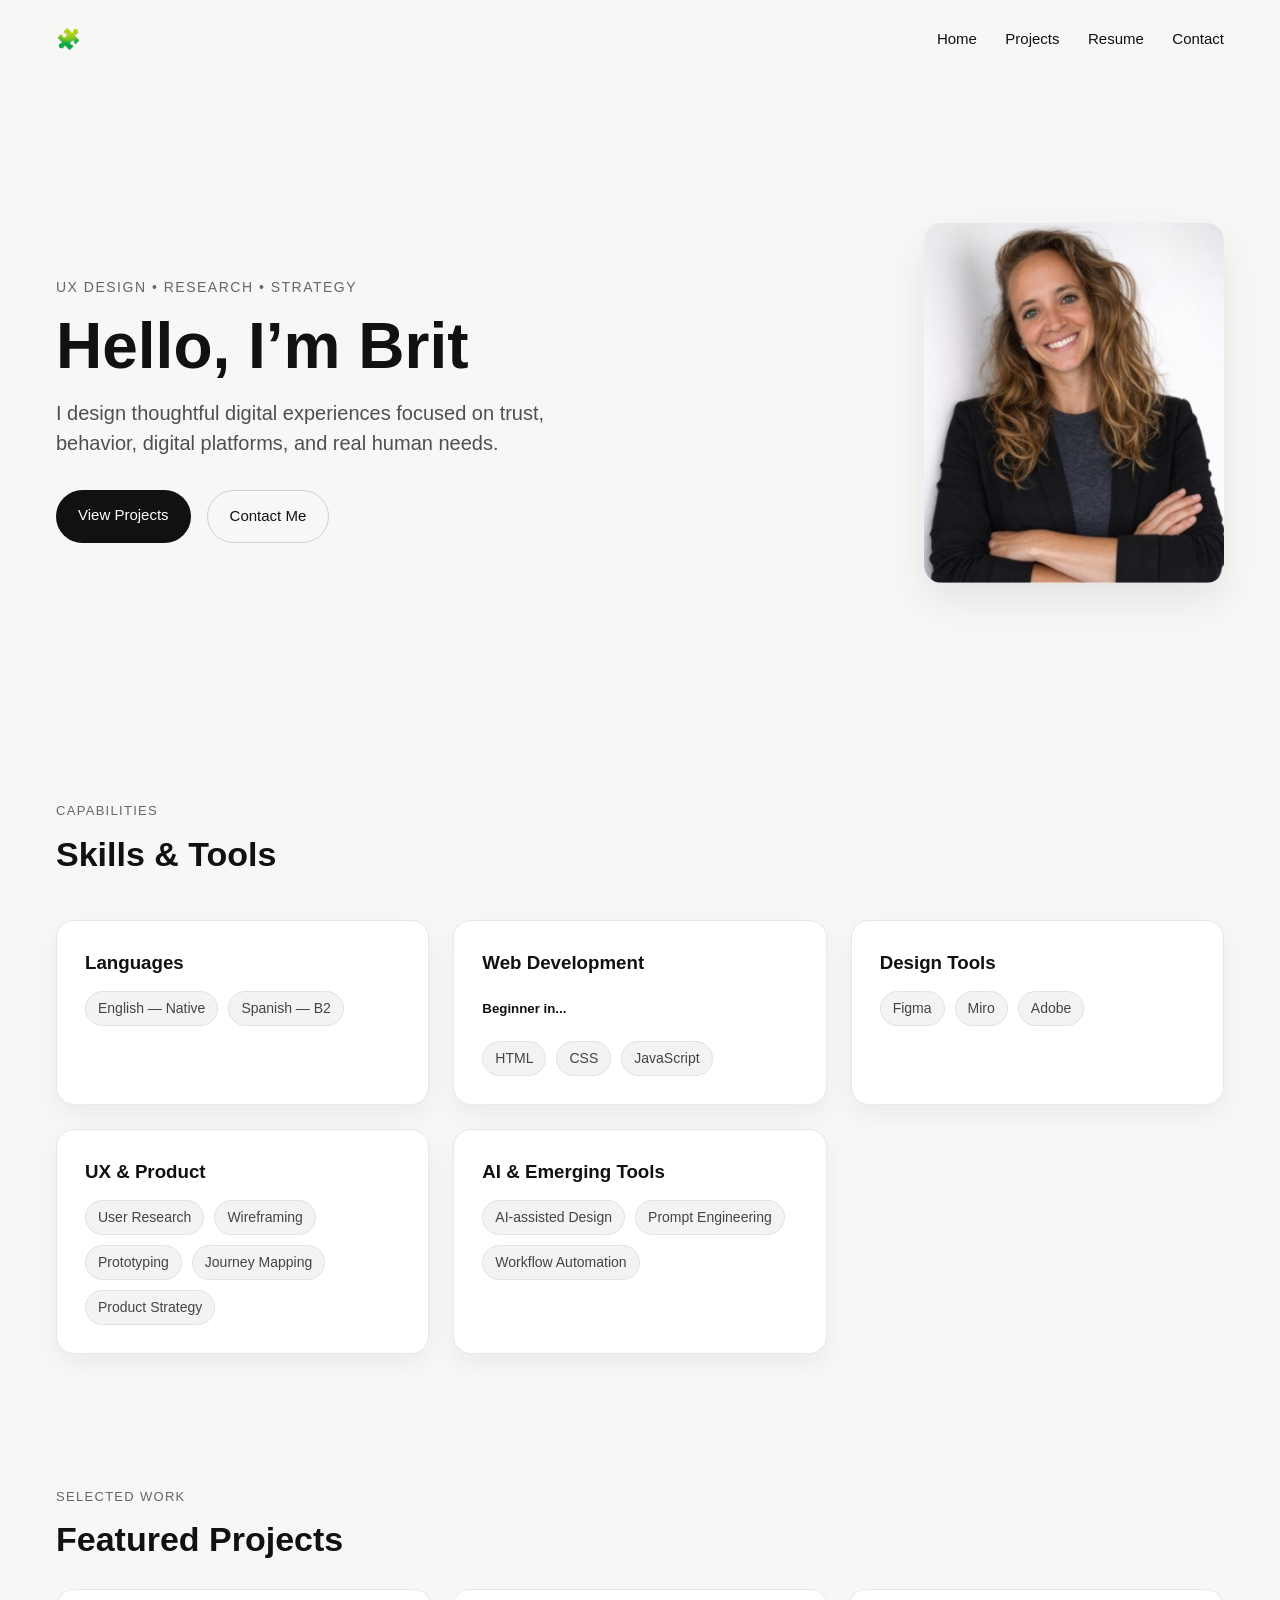
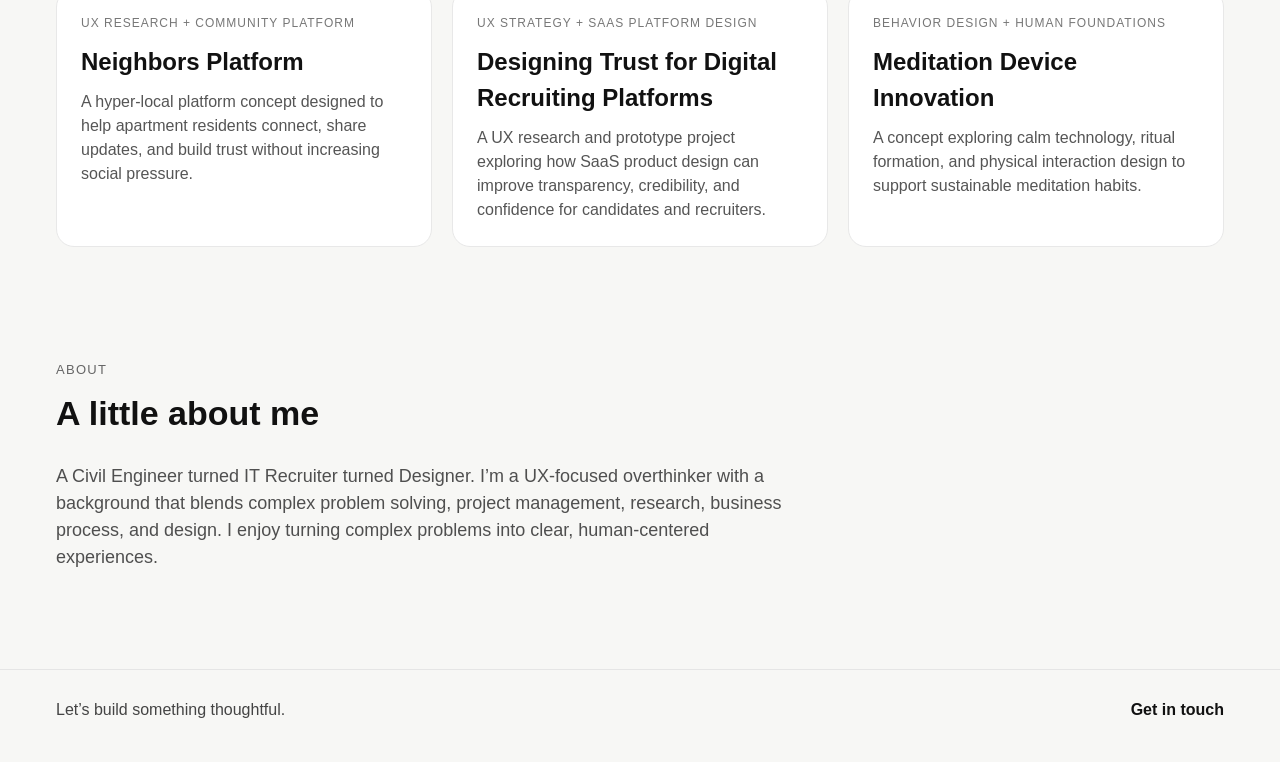
==== index.html @ cdb8c0f8 "Initial commit" ====
<!DOCTYPE html>
<html lang="en">
  <head>
    <meta charset="UTF-8" />
    <meta name="viewport" content="width=device-width, initial-scale=1.0" />
    <title>Brit Fetzner Portfolio</title>
    <link rel="stylesheet" href="styles.css" />
  </head>
  <body>
    <header class="site-header">
      <a href="index.html" class="logo">🧩</a>

      <nav class="nav">
        <a href="index.html">Home</a>
        <a href="projects.html">Projects</a>
        <a href="resume.html">Resume</a>
        <a href="contact.html">Contact</a>
      </nav>
    </header>

    <main>
      <section class="hero">
        <div class="hero-text">
          <p class="eyebrow">UX Design • Research • Strategy</p>
          <h1>Hello, I’m Brit</h1>
          <p class="hero-description">
            I design thoughtful digital experiences focused on trust, behavior,
            digital platforms, and real human needs.
          </p>

          <div class="hero-buttons">
            <a class="primary-button" href="projects.html">View Projects</a>
            <a class="secondary-button" href="contact.html">Contact Me</a>
          </div>
        </div>

        <div class="hero-image">
          <img src="./Images1/brit.jpeg" alt="Portrait of Brit" />
        </div>
      </section>

      <section class="skills-section">
        <div class="section-heading">
          <p class="section-label">Capabilities</p>
          <h2>Skills & Tools</h2>
        </div>

        <div class="skills-grid">
          <div class="skill-card">
            <h3>Languages</h3>
            <div class="skill-tags">
              <span>English — Native</span>
              <span>Spanish — B2</span>
            </div>
          </div>

          <div class="skill-card">
            <h3>Web Development</h3>
            <h5>Beginner in...</h5>
            <div class="skill-tags">
              <span>HTML</span>
              <span>CSS</span>
              <span>JavaScript</span>
            </div>
          </div>

          <div class="skill-card">
            <h3>Design Tools</h3>
            <div class="skill-tags">
              <span>Figma</span>
              <span>Miro</span>
              <span>Adobe</span>
            </div>
          </div>

          <div class="skill-card">
            <h3>UX & Product</h3>
            <div class="skill-tags">
              <span>User Research</span>
              <span>Wireframing</span>
              <span>Prototyping</span>
              <span>Journey Mapping</span>
              <span>Product Strategy</span>
            </div>
          </div>

          <div class="skill-card">
            <h3>AI & Emerging Tools</h3>
            <div class="skill-tags">
              <span>AI-assisted Design</span>
              <span>Prompt Engineering</span>
              <span>Workflow Automation</span>
            </div>
          </div>
        </div>
      </section>

      <section class="featured-projects">
        <div class="section-heading">
          <p class="section-label">Selected Work</p>
          <h2>Featured Projects</h2>
        </div>

        <div class="project-grid">
          <a class="project-card" href="neighbors.html">
            <div class="project-tag">UX Research + Community Platform</div>
            <h3>Neighbors Platform</h3>
            <p>
              A hyper-local platform concept designed to help apartment
              residents connect, share updates, and build trust without
              increasing social pressure.
            </p>
          </a>

          <a class="project-card" href="trust-crisis.html">
            <div class="project-tag">UX Strategy + SaaS Platform Design</div>
            <h3>Designing Trust for Digital Recruiting Platforms</h3>
            <p>
              A UX research and prototype project exploring how SaaS product
              design can improve transparency, credibility, and confidence for
              candidates and recruiters.
            </p>
          </a>

          <a class="project-card" href="meditation-device.html">
            <div class="project-tag">Behavior Design + Human Foundations</div>
            <h3>Meditation Device Innovation</h3>
            <p>
              A concept exploring calm technology, ritual formation, and
              physical interaction design to support sustainable meditation
              habits.
            </p>
          </a>
        </div>
      </section>

      <section class="about-preview">
        <div class="section-heading">
          <p class="section-label">About</p>
          <h2>A little about me</h2>
        </div>

        <p class="about-text">
          A Civil Engineer turned IT Recruiter turned Designer. I’m a UX-focused
          overthinker with a background that blends complex problem solving,
          project management, research, business process, and design. I enjoy
          turning complex problems into clear, human-centered experiences.
        </p>
      </section>
    </main>

    <footer class="site-footer">
      <p>Let’s build something thoughtful.</p>
      <a href="contact.html">Get in touch</a>
    </footer>
  </body>
</html>
---- styles.css ----
* {
  box-sizing: border-box;
}
body {
  margin: 0;
  font-family: Arial, Helvetica, sans-serif;
  background: #f7f7f5;
  color: #111111;
  line-height: 1.5;
}
img {
  max-width: 100%;
  display: block;
}
/* HEADER */
.site-header {
  display: flex;
  justify-content: space-between;
  align-items: center;
  padding: 24px 56px;
}
.logo {
  font-size: 20px;
  text-decoration: none;
  display: flex;
  align-items: center;
}

.logo:hover {
  opacity: 0.7;
  transition: opacity 0.2s ease;
}
.nav a {
  text-decoration: none;
  color: #111111;
  margin-left: 24px;
  font-size: 15px;
  transition: opacity 0.2s ease;
}
.nav a:hover {
  opacity: 0.6;
}
/* HERO */
.hero {
  display: flex;
  justify-content: space-between;
  align-items: center;
  gap: 64px;
  padding: 60px 56px 40px;
  min-height: 70vh;
}
.hero-text {
  max-width: 620px;
}
.eyebrow {
  font-size: 14px;
  text-transform: uppercase;
  letter-spacing: 1.5px;
  color: #666666;
  margin-bottom: 16px;
}
.hero h1 {
  font-size: 64px;
  line-height: 1;
  margin: 0 0 20px;
}
.hero-description {
  font-size: 20px;
  color: #4f4f4f;
  max-width: 520px;
  margin-bottom: 32px;
}
.hero-buttons {
  display: flex;
  gap: 16px;
  flex-wrap: wrap;
}
.primary-button,
.secondary-button {
  text-decoration: none;
  padding: 14px 22px;
  border-radius: 999px;
  font-size: 15px;
  transition: transform 0.2s ease, opacity 0.2s ease, background-color 0.2s ease;
}
.primary-button {
  background: #111111;
  color: white;
}
.secondary-button {
  background: transparent;
  color: #111111;
  border: 1px solid #cfcfcf;
}
.primary-button:hover,
.secondary-button:hover {
  transform: translateY(-2px);
}
.hero-image img {
  width: 300px;
  height: 360px;
  object-fit: cover;
  border-radius: 18px;
  box-shadow: 0 18px 40px rgba(0, 0, 0, 0.08);
}
/* HOMEPAGE SECTIONS */
.featured-projects,
.about-preview {
  padding: 40px 56px 60px;
}

.section-heading {
  margin-bottom: 24px;
}

.section-label {
  font-size: 13px;
  text-transform: uppercase;
  letter-spacing: 1.3px;
  color: #666666;
  margin-bottom: 8px;
}

.section-heading h2 {
  font-size: 34px;
  margin: 0;
}

.project-grid {
  display: grid;
  grid-template-columns: repeat(3, 1fr);
  gap: 20px;
}

.project-card {
  text-decoration: none;
  color: inherit;
  background: white;
  padding: 24px;
  border-radius: 18px;
  border: 1px solid #e8e8e8;
  transition: transform 0.2s ease, box-shadow 0.2s ease;
}

.project-card:hover {
  transform: translateY(-6px);
  box-shadow: 0 12px 30px rgba(0, 0, 0, 0.08);
}

.project-tag {
  font-size: 12px;
  text-transform: uppercase;
  letter-spacing: 1px;
  color: #777777;
  margin-bottom: 12px;
}

.project-card h3 {
  margin: 0 0 10px;
  font-size: 24px;
}

.project-card p {
  margin: 0;
  color: #555555;
}

.about-text {
  max-width: 760px;
  font-size: 18px;
  color: #4f4f4f;
}
/* FOOTER */
.site-footer {
  display: flex;
  justify-content: space-between;
  align-items: center;
  padding: 28px 56px 40px;
  border-top: 1px solid #e5e5e5;
  margin-top: 20px;
}
.site-footer p {
  margin: 0;
  color: #444444;
}
.site-footer a {
  text-decoration: none;
  color: #111111;
  font-weight: 600;
}
/* MOBILE */
@media (max-width: 900px) {
  .hero {
    flex-direction: column;
    align-items: flex-start;
    padding-top: 40px;
  }
  .hero h1 {
    font-size: 48px;
  }
  .project-grid {
    grid-template-columns: 1fr;
  }
  .hero-image img {
    width: 240px;
    height: 300px;
  }
}
@media (max-width: 600px) {
  .site-header,
  .featured-projects,
  .about-preview,
  .site-footer,
  .hero {
    padding-left: 24px;
    padding-right: 24px;
  }
  .site-header {
    flex-direction: column;
    align-items: flex-start;
    gap: 12px;
  }
  .nav a {
    margin-left: 0;
    margin-right: 16px;
  }
  .hero h1 {
    font-size: 40px;
  }
  .hero-description {
    font-size: 18px;
  }
  .site-footer {
    flex-direction: column;
    align-items: flex-start;
    gap: 10px;
  }
}
.contact-buttons {
  margin-top: 30px;
  display: flex;
  gap: 15px;
  flex-wrap: wrap;
}
.resume-viewer {
  margin-top: 40px;
  width: 100%;
  height: 900px;
  border: 1px solid #e5e5e5;
  border-radius: 14px;
  overflow: hidden;
  background: white;
  box-shadow: 0 10px 30px rgba(0, 0, 0, 0.08);
}
.resume-viewer iframe {
  width: 100%;
  height: 100%;
  border: none;
}
/* PROJECTS PAGE */
.projects-page {
  padding: 40px 56px 80px;
}
.projects-intro {
  max-width: 760px;
  margin-bottom: 50px;
}
.projects-intro h1 {
  font-size: 56px;
  margin: 0 0 16px;
}
.project-list {
  display: flex;
  flex-direction: column;
  gap: 32px;
}
.project-feature {
  display: grid;
  grid-template-columns: 1.1fr 1fr;
  gap: 28px;
  align-items: center;
  background: white;
  border: 1px solid #e8e8e8;
  border-radius: 20px;
  padding: 24px;
  box-shadow: 0 10px 25px rgba(0, 0, 0, 0.05);
}
.project-feature-image {
  min-height: 280px;
  border-radius: 16px;
}
.placeholder-box {
  background: linear-gradient(135deg, #ececec, #dcdcdc);
}
.project-feature-text h2 {
  font-size: 34px;
  margin: 0 0 12px;
}
.project-feature-text p {
  margin-top: 0;
}
.project-meta {
  color: #666666;
  margin-bottom: 22px;
}
@media (max-width: 900px) {
  .project-feature {
    grid-template-columns: 1fr;
  }
  .projects-intro h1 {
    font-size: 42px;
  }
}
@media (max-width: 600px) {
  .projects-page {
    padding-left: 24px;
    padding-right: 24px;
  }
}
.case-study {
  padding: 60px 56px 80px;
  max-width: 980px;
  margin: 0 auto;
}

.case-hero {
  margin-bottom: 40px;
}

.case-hero h1 {
  font-size: 52px;
  line-height: 1.05;
  margin: 10px 0 20px;
  max-width: 900px;
}

.case-summary {
  font-size: 20px;
  color: #555555;
  max-width: 720px;
  margin-bottom: 32px;
}

.case-meta {
  display: grid;
  grid-template-columns: repeat(3, 1fr);
  gap: 24px;
  margin-top: 28px;
  padding-top: 24px;
  border-top: 1px solid #e5e5e5;
}

.case-meta strong {
  display: block;
  margin-bottom: 8px;
  font-size: 14px;
}

.case-meta p {
  margin: 0;
  color: #555555;
}

.case-cover {
  width: 100%;
  margin-bottom: 50px;
  border-radius: 20px;
  overflow: hidden;
  background: transparent;
}

.case-section {
  margin-bottom: 56px;
}

.case-section h2 {
  font-size: 30px;
  margin: 0 0 14px;
}

.case-section p {
  max-width: 760px;
  color: #444444;
}

.highlight-text {
  font-size: 22px;
  line-height: 1.4;
  color: #111111;
  max-width: 760px;
}

.insight-grid {
  display: grid;
  grid-template-columns: repeat(3, 1fr);
  gap: 18px;
  margin-top: 24px;
}

.insight-card {
  background: white;
  border: 1px solid #e8e8e8;
  border-radius: 18px;
  padding: 22px;
  box-shadow: 0 10px 25px rgba(0, 0, 0, 0.04);
}

.insight-card h3 {
  margin-top: 0;
  margin-bottom: 10px;
  font-size: 20px;
}

.insight-card p {
  margin: 0;
  color: #555555;
}

.case-list {
  padding-left: 20px;
  max-width: 760px;
  color: #444444;
}

.case-list li {
  margin-bottom: 12px;
}

.case-nav {
  display: flex;
  gap: 16px;
  flex-wrap: wrap;
  padding-top: 10px;
}

@media (max-width: 900px) {
  .case-hero h1 {
    font-size: 42px;
  }

  .case-meta {
    grid-template-columns: 1fr;
  }

  .insight-grid {
    grid-template-columns: 1fr;
  }

  .case-cover {
    height: 240px;
  }
}

@media (max-width: 600px) {
  .case-study {
    padding-left: 24px;
    padding-right: 24px;
  }

  .case-hero h1 {
    font-size: 36px;
  }

  .case-summary {
    font-size: 18px;
  }

  .highlight-text {
    font-size: 20px;
  }
}
.case-cover {
  width: 100%;
  margin-bottom: 50px;
  border-radius: 20px;
  overflow: hidden;
  background: transparent;
}

.case-cover img {
  width: 100%;
  height: auto;
  display: block;
  border-radius: 20px;
}
.project-feature-image img {
  width: 100%;
  height: auto;
  display: block;
}
.project-feature-image {
  border-radius: 20px;
  overflow: hidden;
}
/* Skills Section */
.skills-section {
  padding: 80px 56px;
}
.skills-grid {
  display: grid;
  grid-template-columns: repeat(3, 1fr);
  gap: 24px;
  margin-top: 40px;
}
.skill-card {
  background: white;
  border-radius: 18px;
  padding: 28px;
  border: 1px solid #e8e8e8;
  box-shadow: 0 10px 25px rgba(0, 0, 0, 0.05);
}

.skill-card h3 {
  margin-top: 0;
  margin-bottom: 14px;
}
.skill-tags {
  display: flex;
  flex-wrap: wrap;
  gap: 10px;
}

.skill-tags span {
  background: #f3f3f3;
  padding: 6px 12px;
  border-radius: 999px;
  font-size: 14px;
  color: #444;
  border: 1px solid #e2e2e2;
}
@media (max-width: 900px) {
  .skills-grid {
    grid-template-columns: 1fr 1fr;
  }
}

@media (max-width: 600px) {
  .skills-section {
    padding: 60px 24px;
  }

  .skills-grid {
    grid-template-columns: 1fr;
  }
}
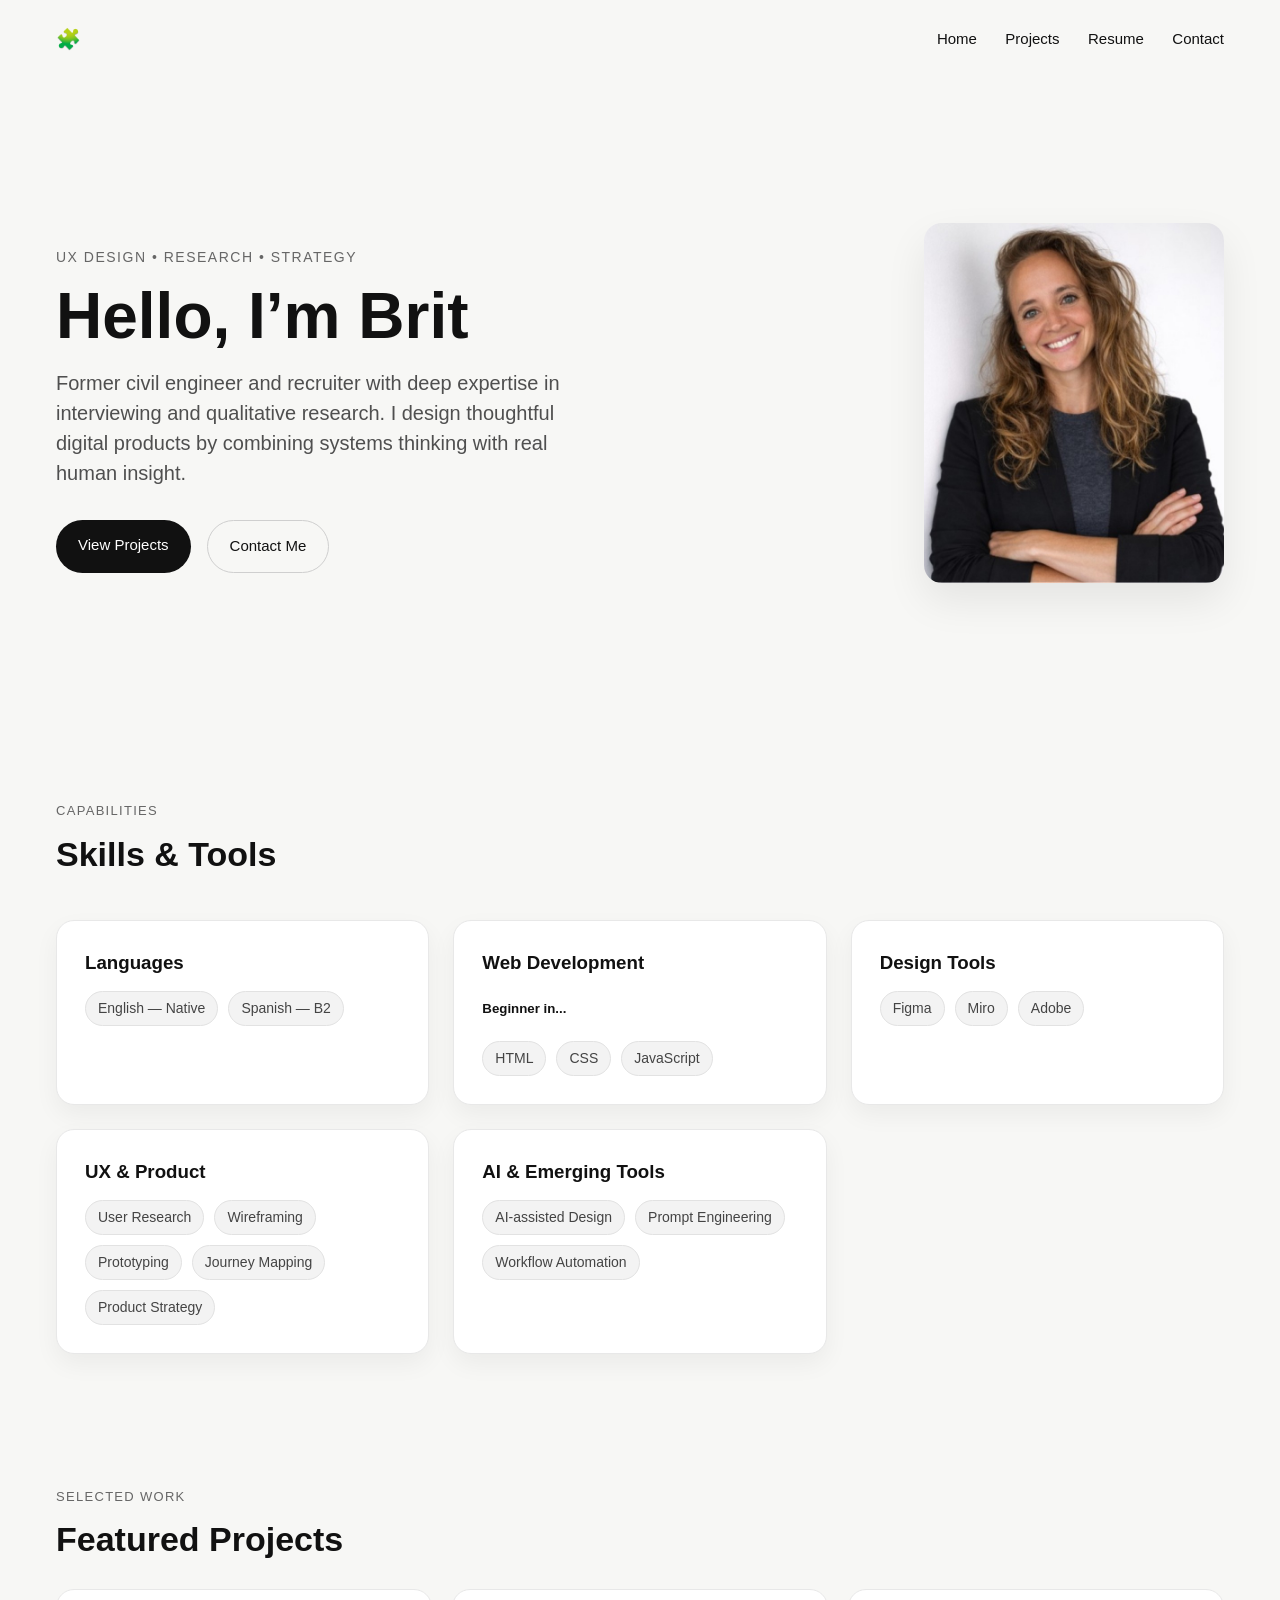
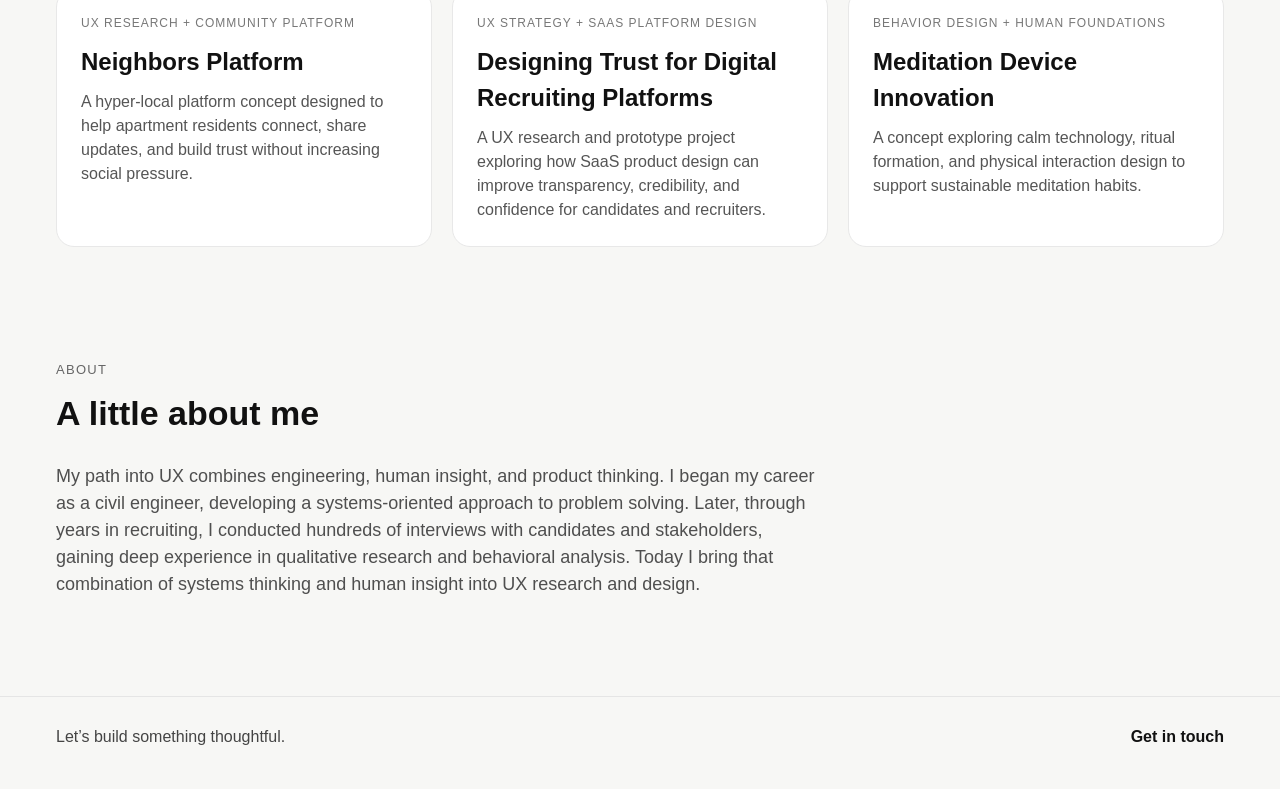
==== commit af67e68a: "Update index.html" ====
--- a/index.html
+++ b/index.html
@@ -3,7 +3,7 @@
   <head>
     <meta charset="UTF-8" />
     <meta name="viewport" content="width=device-width, initial-scale=1.0" />
-    <title>Brit Fetzner Portfolio</title>
+    <title>Brit Fetz Portfolio</title>
     <link rel="stylesheet" href="styles.css" />
   </head>
   <body>
@@ -24,8 +24,8 @@
           <p class="eyebrow">UX Design • Research • Strategy</p>
           <h1>Hello, I’m Brit</h1>
           <p class="hero-description">
-            I design thoughtful digital experiences focused on trust, behavior,
-            digital platforms, and real human needs.
+            Former civil engineer and recruiter with deep expertise in interviewing and qualitative research. 
+            I design thoughtful digital products by combining systems thinking with real human insight.
           </p>
 
           <div class="hero-buttons">
@@ -141,10 +141,11 @@
         </div>
 
         <p class="about-text">
-          A Civil Engineer turned IT Recruiter turned Designer. I’m a UX-focused
-          overthinker with a background that blends complex problem solving,
-          project management, research, business process, and design. I enjoy
-          turning complex problems into clear, human-centered experiences.
+         My path into UX combines engineering, human insight, and product thinking. 
+          I began my career as a civil engineer, developing a systems-oriented approach to problem solving. 
+          Later, through years in recruiting, I conducted hundreds of interviews with candidates and stakeholders, 
+          gaining deep experience in qualitative research and behavioral analysis. 
+          Today I bring that combination of systems thinking and human insight into UX research and design.
         </p>
       </section>
     </main>
--- a/styles.css
+++ b/styles.css
@@ -543,3 +543,9 @@
     grid-template-columns: 1fr;
   }
 }
+.portfolio-note {
+  margin-top: 20px;
+  color: #666;
+  font-size: 14px;
+  max-width: 520px;
+}
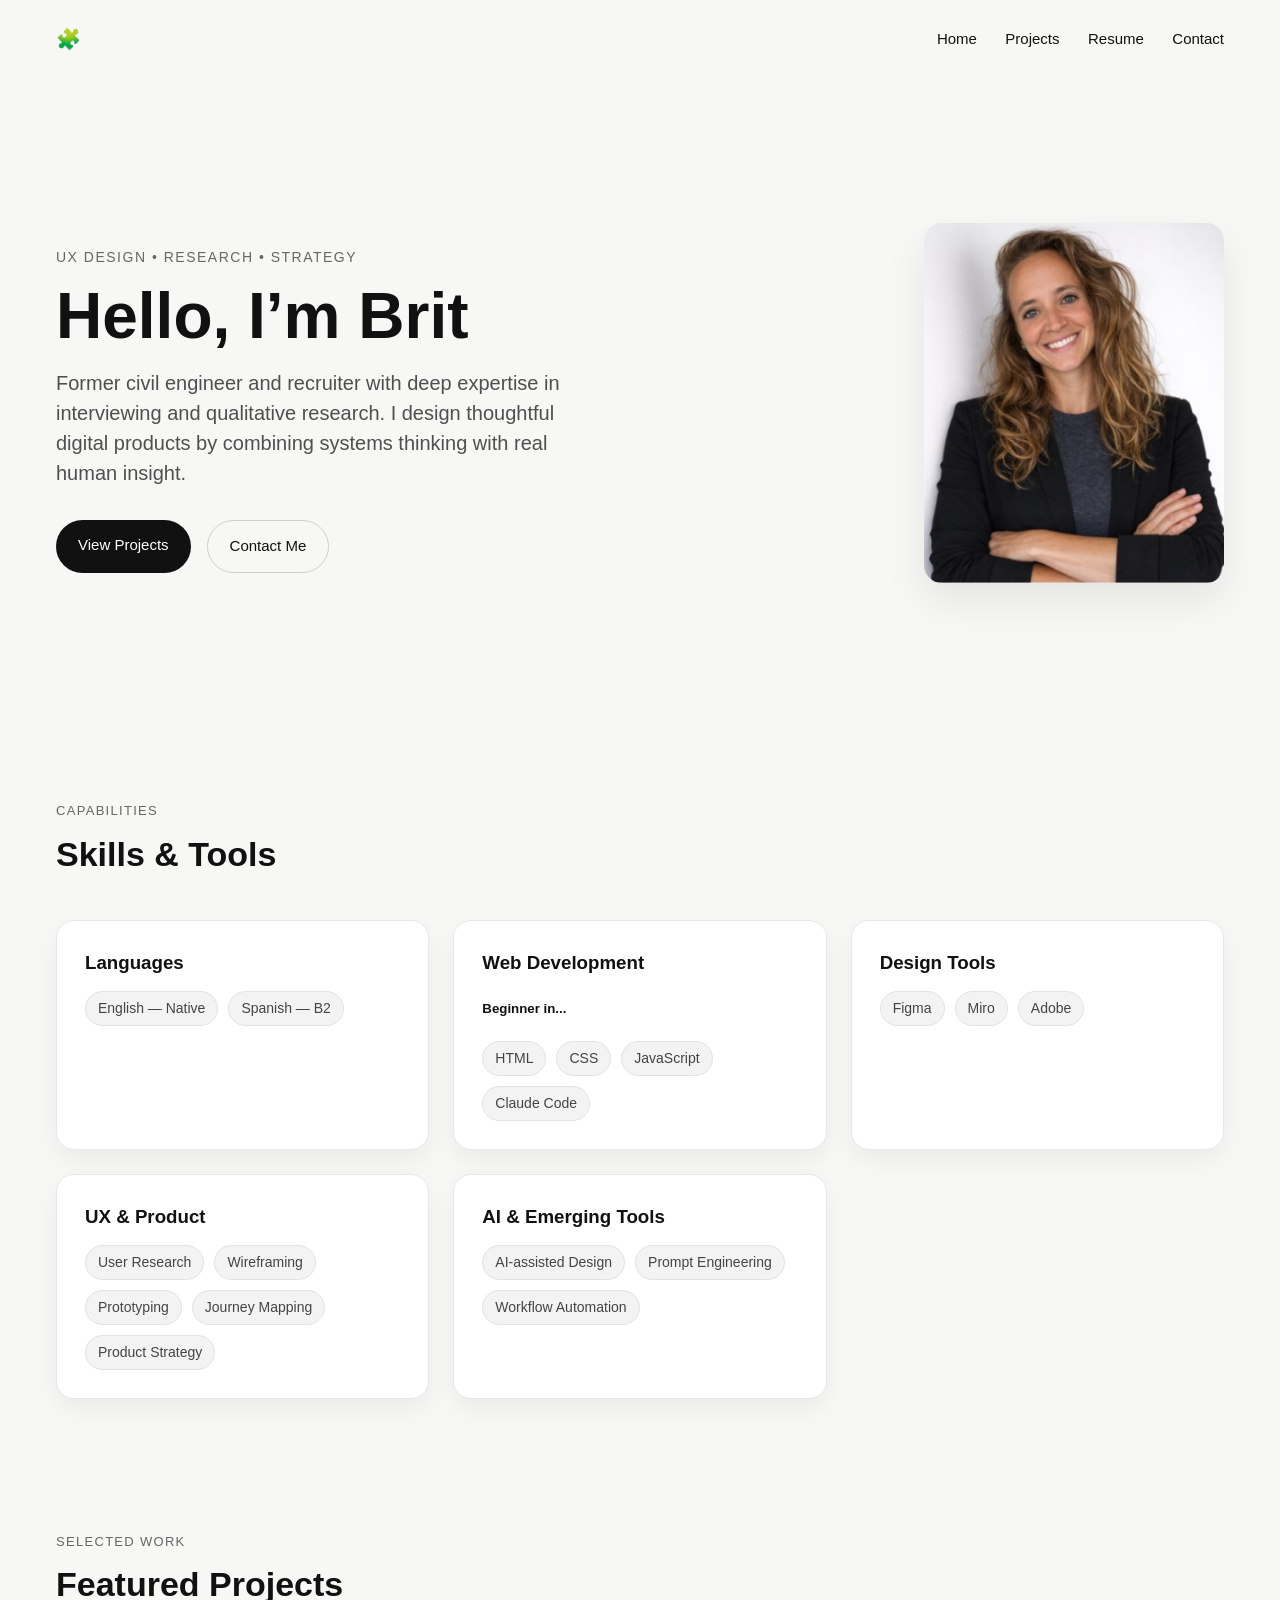
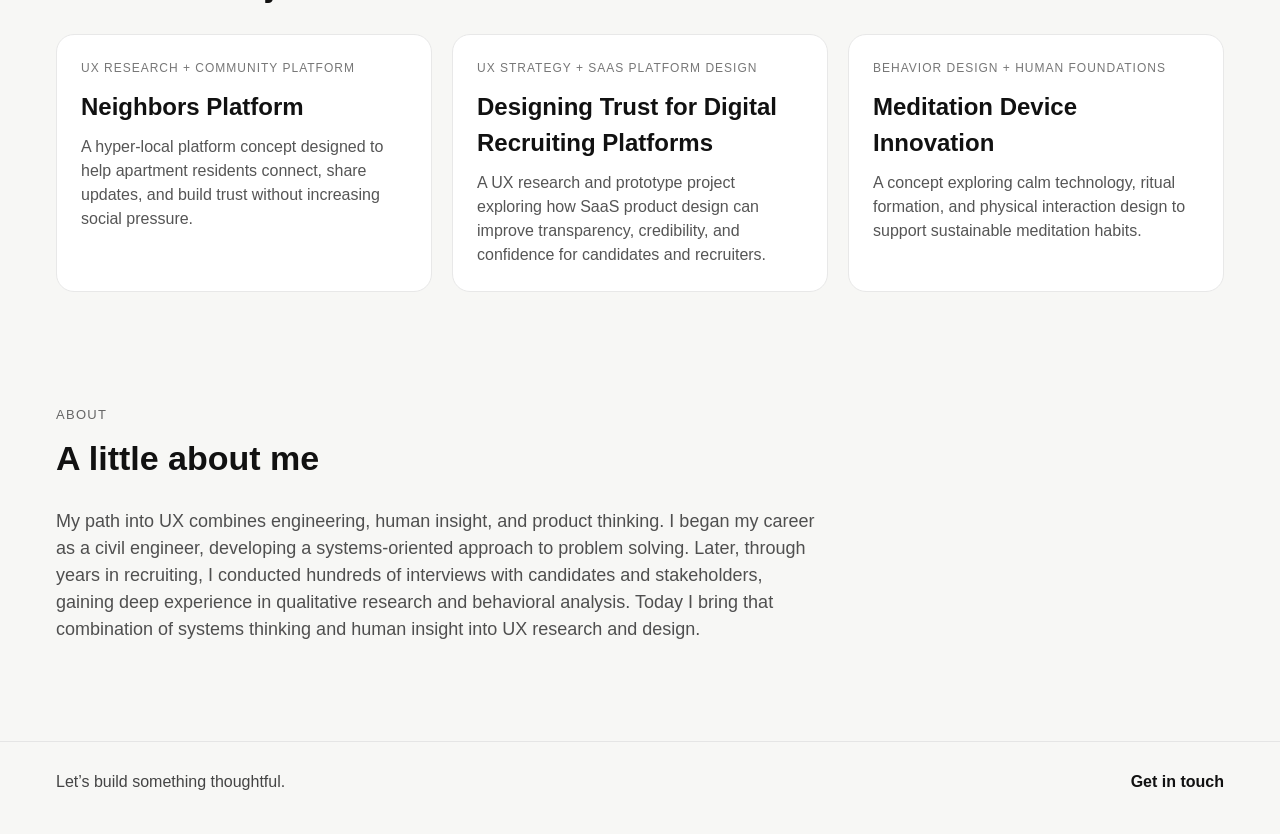
==== commit c5b77e2e: "Update index.html" ====
--- a/index.html
+++ b/index.html
@@ -61,6 +61,7 @@
               <span>HTML</span>
               <span>CSS</span>
               <span>JavaScript</span>
+              <span>Claude Code</span>
             </div>
           </div>
 
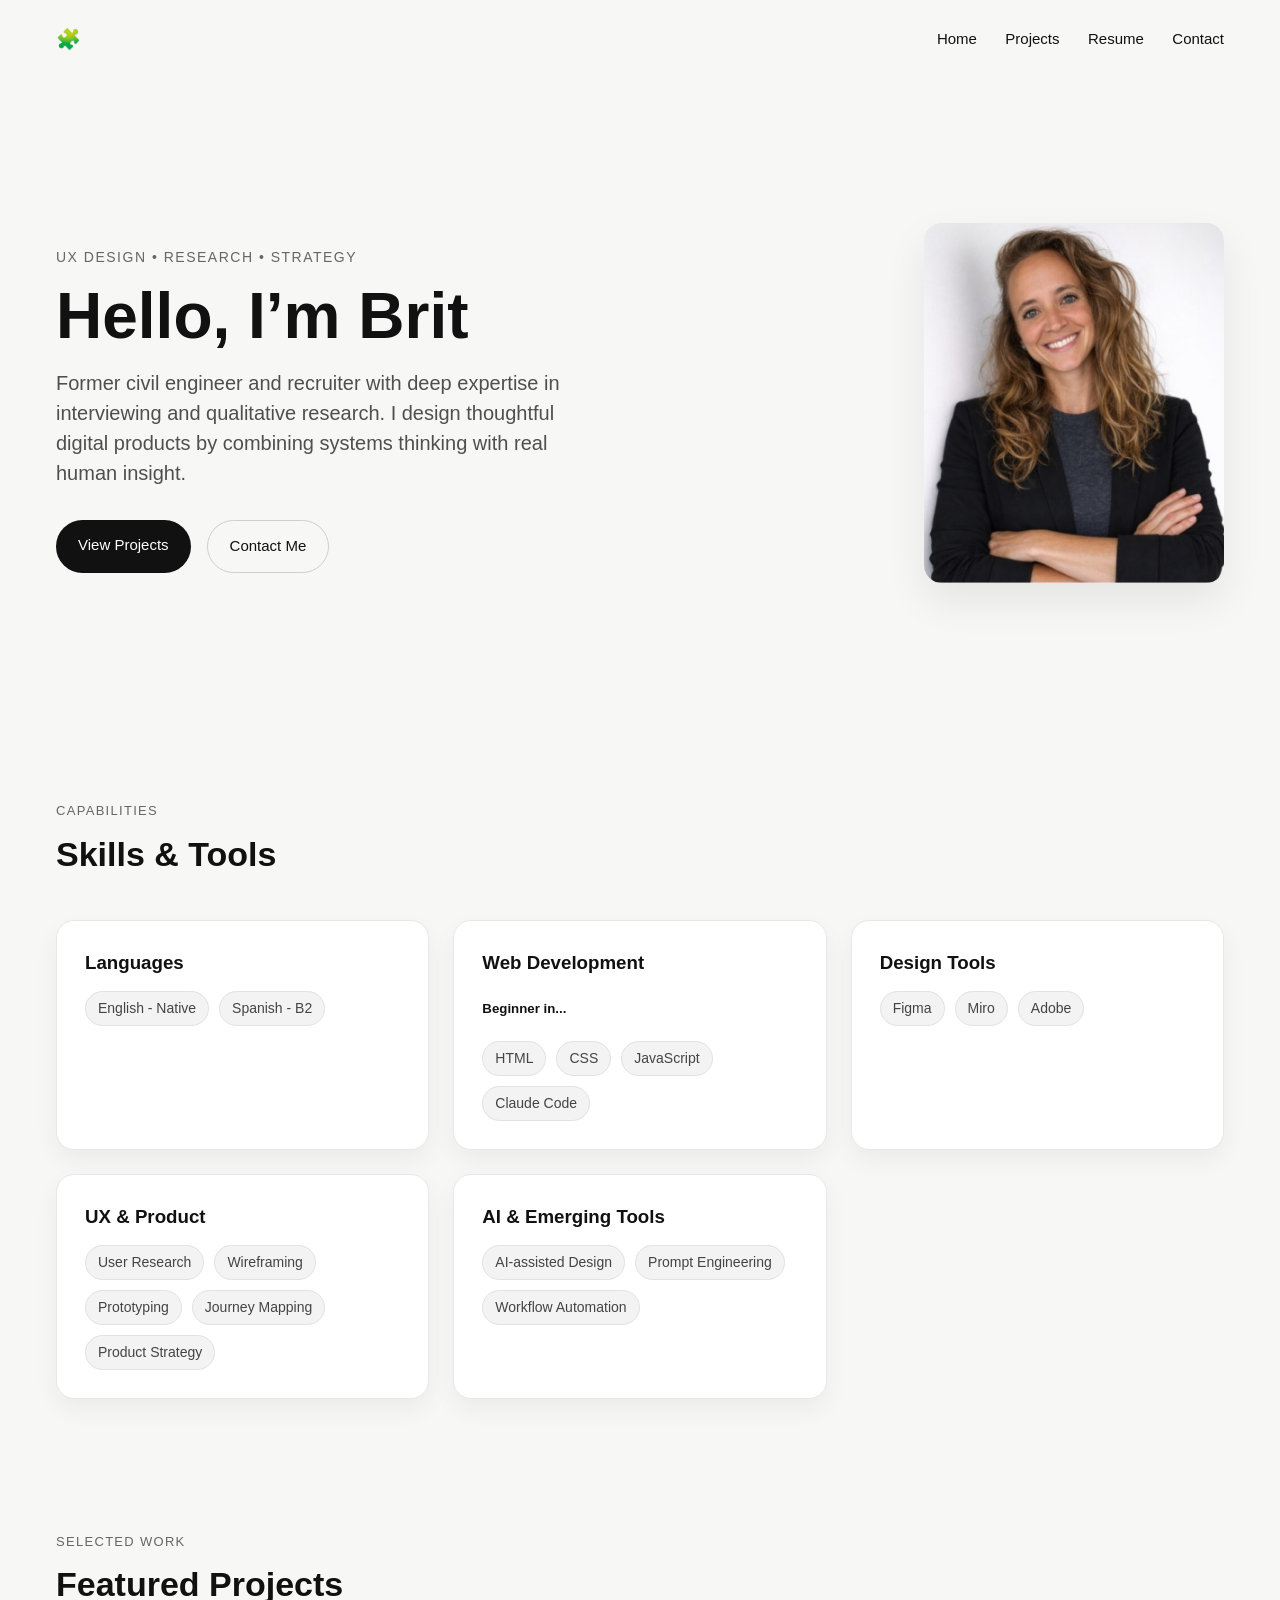
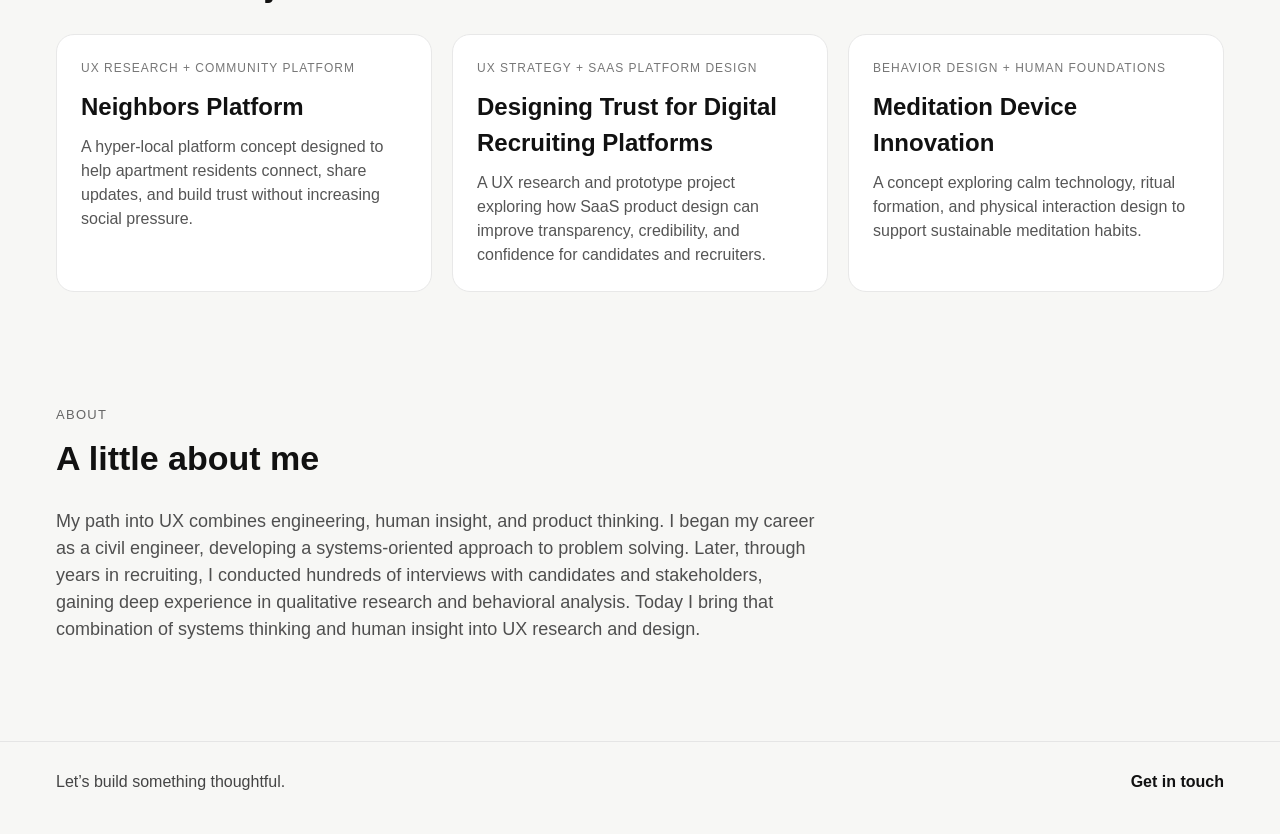
==== commit 0460e33a: "Update index.html" ====
--- a/index.html
+++ b/index.html
@@ -49,8 +49,8 @@
           <div class="skill-card">
             <h3>Languages</h3>
             <div class="skill-tags">
-              <span>English — Native</span>
-              <span>Spanish — B2</span>
+              <span>English - Native</span>
+              <span>Spanish - B2</span>
             </div>
           </div>
 
